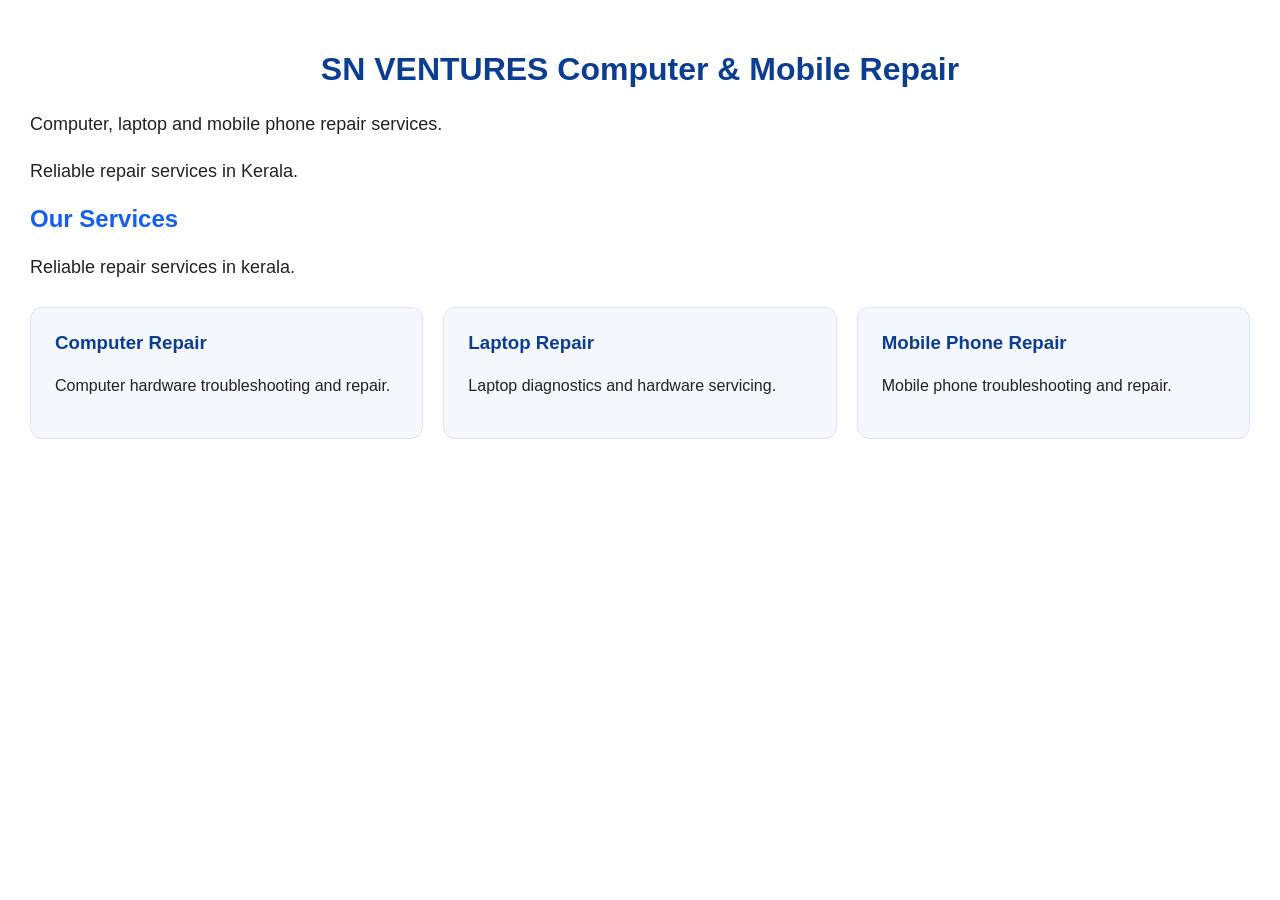
==== index.html @ f51914a8 "Build responsive SN VENTURES website" ====
<!DOCTYPE html>
<html lang="'en" >
<head>
    <meta charset="UTF-8">
    <meta name="viewport" content="width=device-width,initial-scale=1.0">
    <title>SN VENTURES | Repair Services</title>
    <link rel="stylesheet" href="style.css">

</head>
<body>
    <h1>SN VENTURES Computer & Mobile Repair</h1>
    <p>Computer, laptop and mobile phone repair services.</p>
    <p>Reliable repair services in Kerala.</p>

    <main>
        <section id=""services>
            <h2> Our Services</h2>
            <p>Reliable repair services in kerala.</p>

            <div class="service-container">
                <article class="service-card">
                    <h3>Computer Repair</h3>
                    <p>Computer hardware troubleshooting and repair.</p>
                </article>
                <article class="service-card">
                    <h3>Laptop Repair</h3>
                    <p>Laptop diagnostics and hardware servicing.</p>
                </article>
                <artcle class="service-card">
                    <h3>Mobile Phone Repair</h3>
                    <p>Mobile phone troubleshooting and repair.</p>
                </artcle>
            </div>
        </section>
    </main>
</body>

</html>
---- style.css ----
body{
    font-family:Arial, Helvetica, sans-serif;
    background-color: #ffffff;
    color: #222222;
    margin: 0;
    padding: 30px;
}
h1{
    color: #0b3d91;
    text-align: center;
}
h2{
    color: #155eef;
}
p{
    font-size: 18px;
    line-height: 1.6;
}
#services{
    max-width: 1100px;
    margin: 40px auto;
}
#services h2{
    text-align: center;
}
.service-container{
    display: grid;
    grid-template-columns: repeat(3,1fr);
    gap: 20px;
    margin-top: 25px;
}
.service-card{
    background-color: #f4f7fc;
    padding: 24px;
    border-radius: 12px;
    border: 1px solid #dbe5f5;
}
.service-card h3{
    color: #0b3d91;
    margin-top: 0;
}
.service-card p{
    font-size: 16px;
}
@media(max-width: 700px){
    .service-container{
        grid-template-columns: 1fr;
    }
    body{
        padding: 16px
    }
}
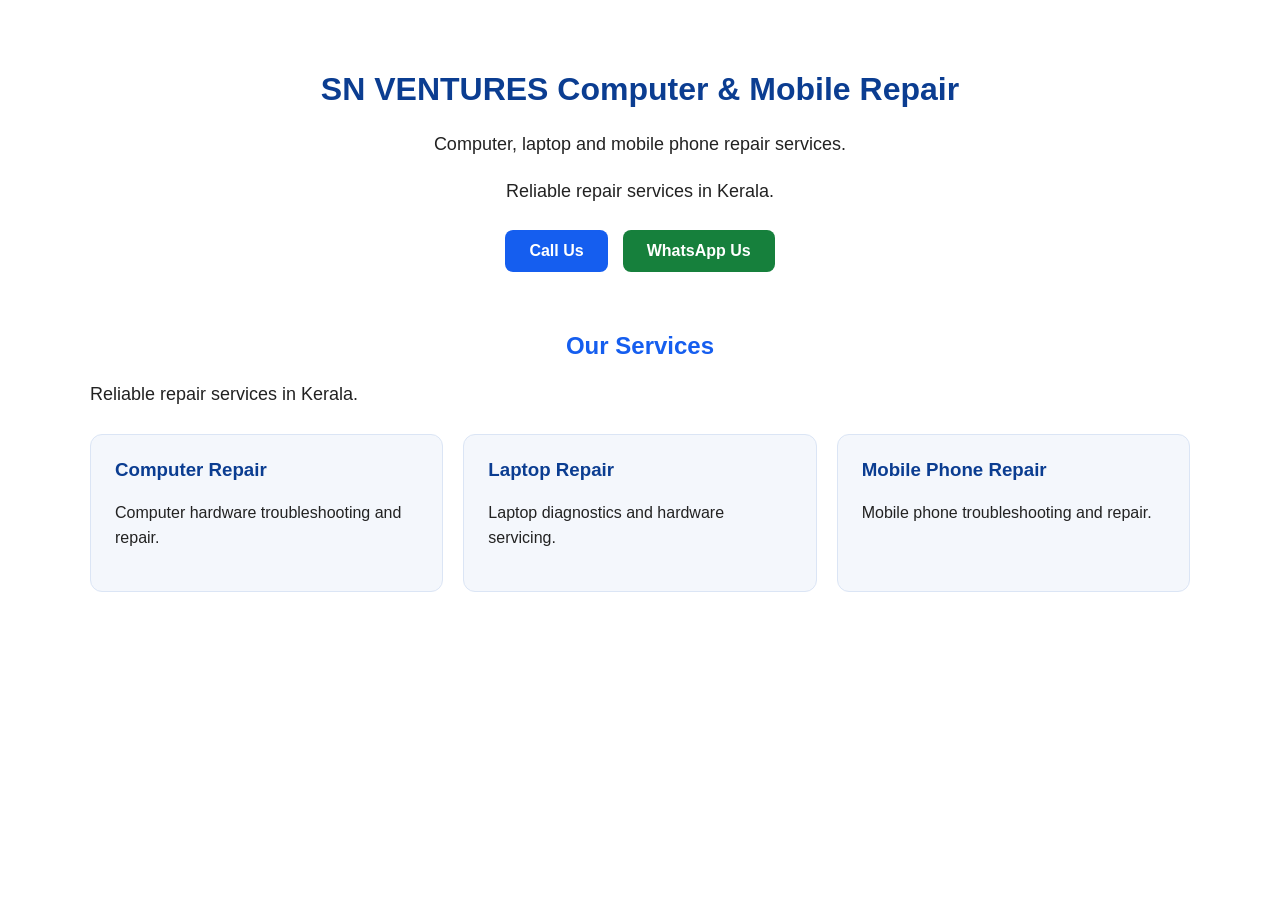
==== commit 9dddb09b: "Add phone and WhatsApp contact buttons" ====
--- a/index.html
+++ b/index.html
@@ -1,38 +1,53 @@
 <!DOCTYPE html>
-<html lang="'en" >
+<html lang="en">
 <head>
     <meta charset="UTF-8">
-    <meta name="viewport" content="width=device-width,initial-scale=1.0">
+    <meta name="viewport" content="width=device-width, initial-scale=1.0">
     <title>SN VENTURES | Repair Services</title>
     <link rel="stylesheet" href="style.css">
-
 </head>
 <body>
-    <h1>SN VENTURES Computer & Mobile Repair</h1>
-    <p>Computer, laptop and mobile phone repair services.</p>
-    <p>Reliable repair services in Kerala.</p>
+    <header>
+        <h1>SN VENTURES Computer & Mobile Repair</h1>
+        <p>Computer, laptop and mobile phone repair services.</p>
+        <p>Reliable repair services in Kerala.</p>
+
+        <div class="contact-buttons">
+            <a href="tel:9400430706" class="contact-button">
+                Call Us
+            </a>
+
+            <a href="https://wa.me/919400430706"
+               class="contact-button whatsapp-button"
+               target="_blank"
+               rel="noopener noreferrer">
+                WhatsApp Us
+            </a>
+        </div>
+    </header>
 
     <main>
-        <section id=""services>
-            <h2> Our Services</h2>
-            <p>Reliable repair services in kerala.</p>
+        <section id="services">
+            <h2>Our Services</h2>
+            <p>Reliable repair services in Kerala.</p>
 
             <div class="service-container">
                 <article class="service-card">
                     <h3>Computer Repair</h3>
                     <p>Computer hardware troubleshooting and repair.</p>
                 </article>
+
                 <article class="service-card">
                     <h3>Laptop Repair</h3>
                     <p>Laptop diagnostics and hardware servicing.</p>
                 </article>
-                <artcle class="service-card">
+
+                <article class="service-card">
                     <h3>Mobile Phone Repair</h3>
                     <p>Mobile phone troubleshooting and repair.</p>
-                </artcle>
+                </article>
             </div>
         </section>
     </main>
 </body>
-
 </html>
--- a/style.css
+++ b/style.css
@@ -49,4 +49,40 @@
     body{
         padding: 16px
     }
+}
+
+/* Header and contact buttons */
+header {
+    text-align: center;
+    padding: 20px 0;
+}
+
+.contact-buttons {
+    display: flex;
+    justify-content: center;
+    gap: 15px;
+    flex-wrap: wrap;
+    margin-top: 25px;
+}
+
+.contact-button {
+    display: inline-block;
+    background-color: #155eef;
+    color: #ffffff;
+    padding: 12px 24px;
+    text-decoration: none;
+    border-radius: 8px;
+    font-weight: bold;
+}
+
+.contact-button:hover {
+    background-color: #0b3d91;
+}
+
+.whatsapp-button {
+    background-color: #16803c;
+}
+
+.whatsapp-button:hover {
+    background-color: #11632e;
 }
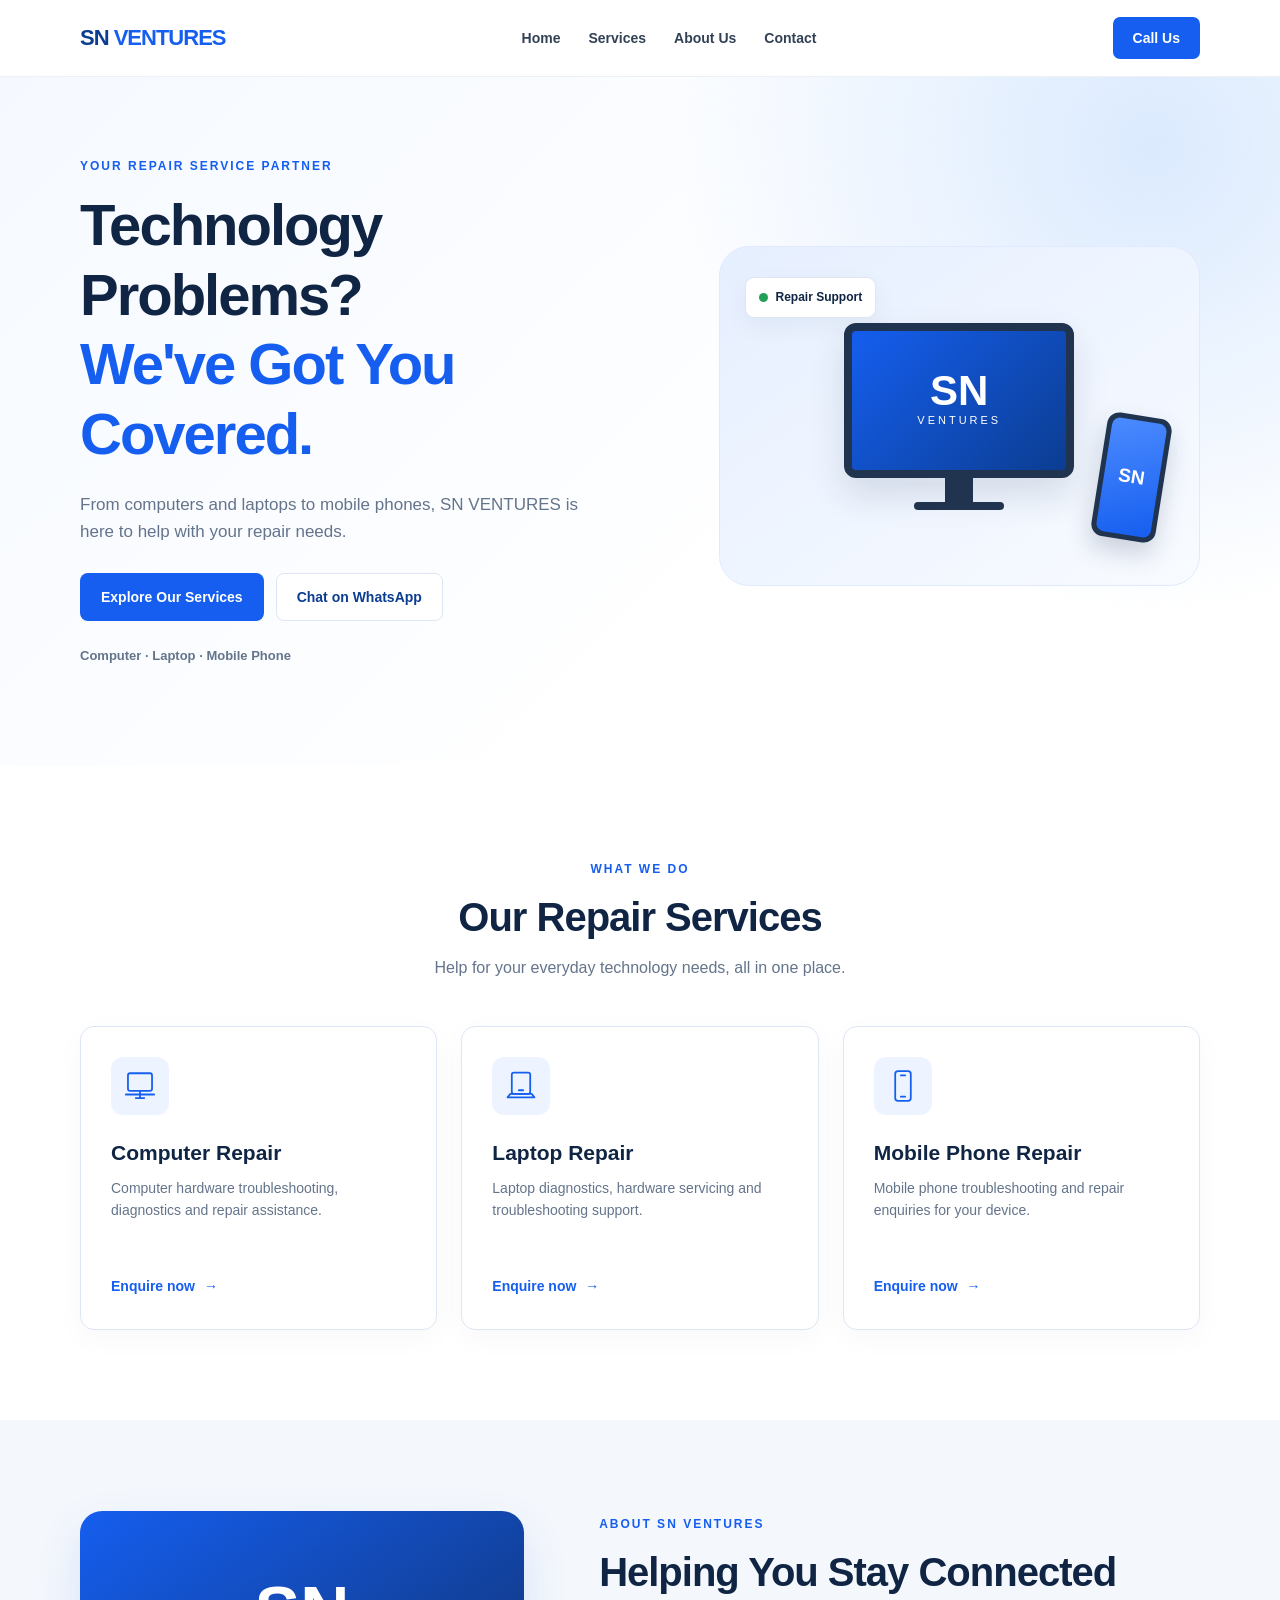
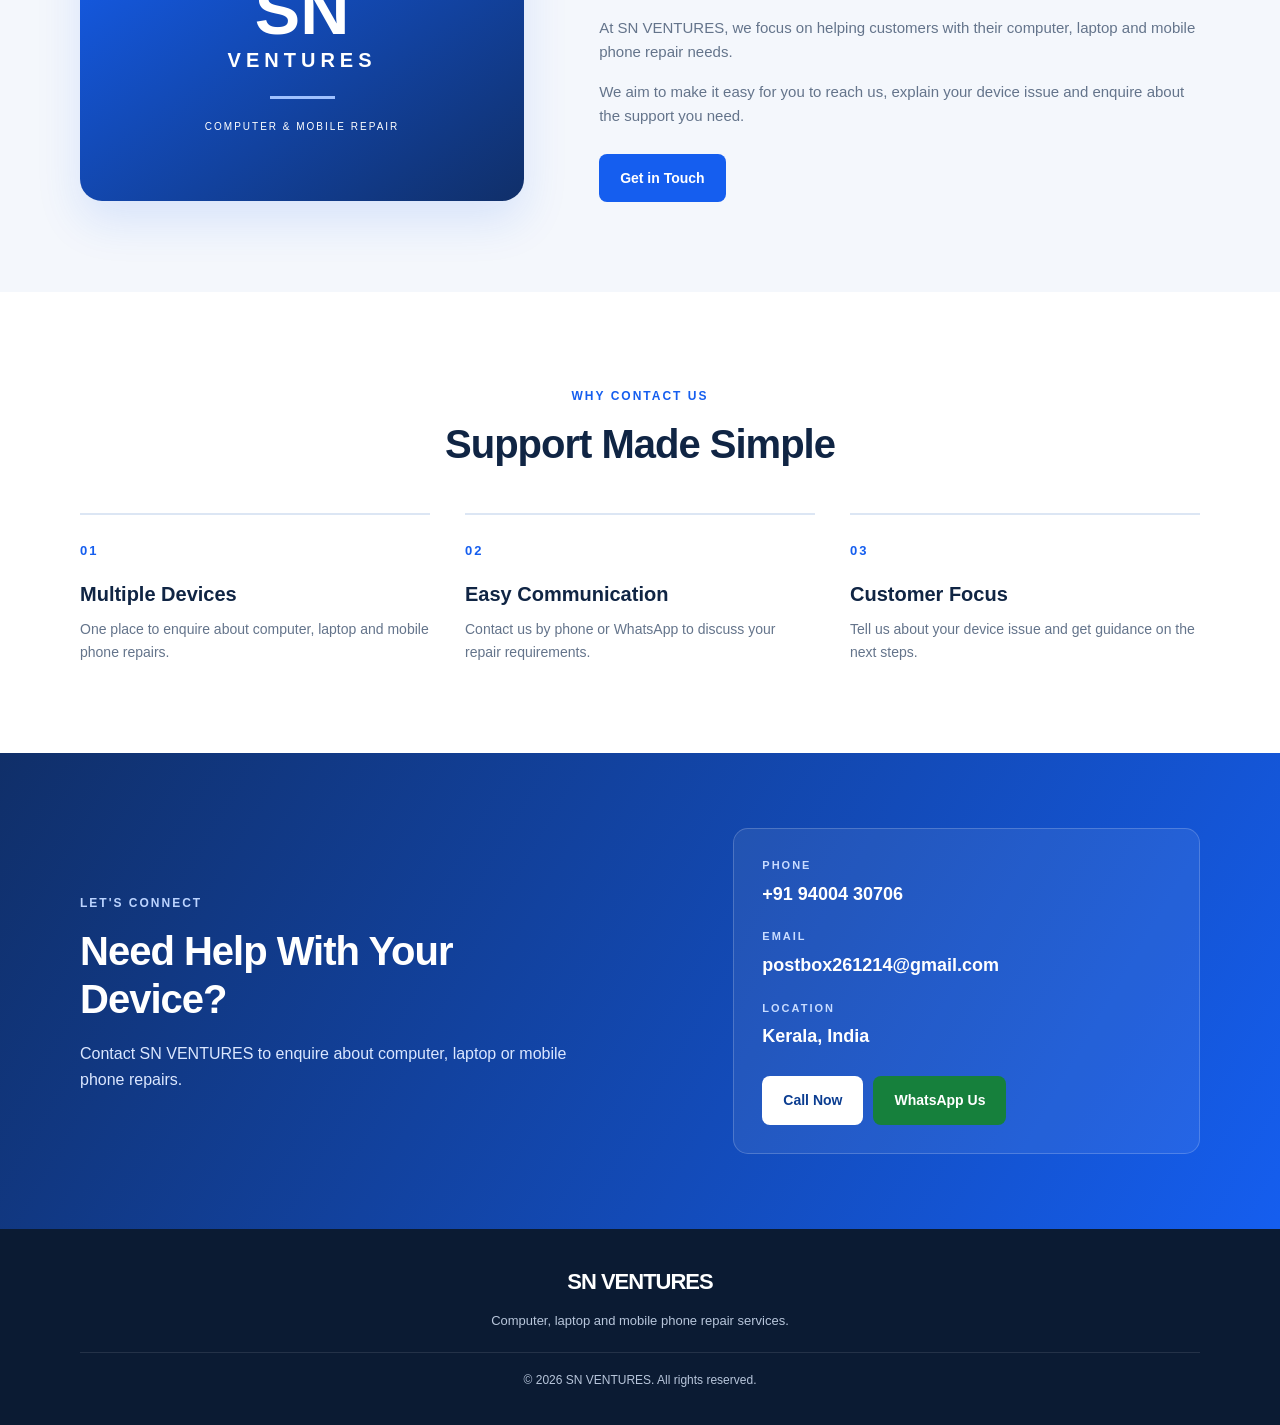
==== commit ad0704cc: "Redesign SN VENTURES website and update contact details" ====
--- a/index.html
+++ b/index.html
@@ -1,53 +1,355 @@
+
 <!DOCTYPE html>
 <html lang="en">
 <head>
     <meta charset="UTF-8">
     <meta name="viewport" content="width=device-width, initial-scale=1.0">
-    <title>SN VENTURES | Repair Services</title>
+
+    <title>SN VENTURES | Computer & Mobile Repair</title>
+
+    <meta name="description"
+          content="SN VENTURES provides computer, laptop and mobile phone repair services in Kerala. Contact us for repair enquiries.">
+
     <link rel="stylesheet" href="style.css">
 </head>
+
 <body>
-    <header>
-        <h1>SN VENTURES Computer & Mobile Repair</h1>
-        <p>Computer, laptop and mobile phone repair services.</p>
-        <p>Reliable repair services in Kerala.</p>
-
-        <div class="contact-buttons">
-            <a href="tel:9400430706" class="contact-button">
+
+    <!-- Navigation bar -->
+    <header class="site-header">
+        <nav class="navbar container">
+            <a href="#home" class="logo">
+                SN <span>VENTURES</span>
+            </a>
+
+            <div class="nav-links">
+                <a href="#home">Home</a>
+                <a href="#services">Services</a>
+                <a href="#about">About Us</a>
+                <a href="#contact">Contact</a>
+            </div>
+
+            <a href="tel:9400430706" class="nav-button">
                 Call Us
             </a>
-
-            <a href="https://wa.me/919400430706"
-               class="contact-button whatsapp-button"
-               target="_blank"
-               rel="noopener noreferrer">
-                WhatsApp Us
+        </nav>
+    </header>
+
+    <main>
+
+        <!-- Hero section -->
+        <section id="home" class="hero">
+            <div class="container hero-content">
+
+                <div class="hero-text">
+                    <span class="eyebrow">
+                        YOUR REPAIR SERVICE PARTNER
+                    </span>
+
+                    <h1>
+                        Technology Problems?
+                        <span>We've Got You Covered.</span>
+                    </h1>
+
+                    <p>
+                        From computers and laptops to mobile phones,
+                        SN VENTURES is here to help with your repair needs.
+                    </p>
+
+                    <div class="hero-buttons">
+                        <a href="#services" class="button button-primary">
+                            Explore Our Services
+                        </a>
+
+                        <a href="https://wa.me/919400430706"
+                           class="button button-outline"
+                           target="_blank"
+                           rel="noopener noreferrer">
+                            Chat on WhatsApp
+                        </a>
+                    </div>
+
+                    <p class="hero-note">
+                        Computer · Laptop · Mobile Phone
+                    </p>
+                </div>
+
+                <div class="hero-visual" aria-hidden="true">
+                    <div class="device device-computer">
+                        <div class="screen">
+                            <span>SN</span>
+                            <small>VENTURES</small>
+                        </div>
+                        <div class="monitor-stand"></div>
+                        <div class="monitor-base"></div>
+                    </div>
+
+                    <div class="device device-phone">
+                        <div class="phone-screen">
+                            <span>SN</span>
+                        </div>
+                    </div>
+
+                    <div class="floating-label">
+                        <span class="status-dot"></span>
+                        Repair Support
+                    </div>
+                </div>
+
+            </div>
+        </section>
+
+        <!-- Services section -->
+        <section id="services" class="section services-section">
+            <div class="container">
+
+                <div class="section-heading">
+                    <span class="eyebrow">WHAT WE DO</span>
+                    <h2>Our Repair Services</h2>
+                    <p>
+                        Help for your everyday technology needs,
+                        all in one place.
+                    </p>
+                </div>
+
+                <div class="service-container">
+
+                    <article class="service-card">
+                        <div class="service-icon" aria-hidden="true">
+                            <svg viewBox="0 0 48 48" fill="none">
+                                <rect x="7" y="6" width="34"
+                                      height="25" rx="3"
+                                      stroke="currentColor"
+                                      stroke-width="2.5"/>
+                                <path d="M18 41h12M24 31v10M4 36h40"
+                                      stroke="currentColor"
+                                      stroke-width="2.5"
+                                      stroke-linecap="round"/>
+                            </svg>
+                        </div>
+
+                        <h3>Computer Repair</h3>
+
+                        <p>
+                            Computer hardware troubleshooting,
+                            diagnostics and repair assistance.
+                        </p>
+
+                        <a href="#contact" class="service-link">
+                            Enquire now <span>→</span>
+                        </a>
+                    </article>
+
+                    <article class="service-card">
+                        <div class="service-icon" aria-hidden="true">
+                            <svg viewBox="0 0 48 48" fill="none">
+                                <rect x="11" y="5" width="26"
+                                      height="30" rx="3"
+                                      stroke="currentColor"
+                                      stroke-width="2.5"/>
+                                <path d="M5 40h38l-4-5H9l-4 5Z"
+                                      stroke="currentColor"
+                                      stroke-width="2.5"
+                                      stroke-linejoin="round"/>
+                                <path d="M21 30h6"
+                                      stroke="currentColor"
+                                      stroke-width="2.5"
+                                      stroke-linecap="round"/>
+                            </svg>
+                        </div>
+
+                        <h3>Laptop Repair</h3>
+
+                        <p>
+                            Laptop diagnostics, hardware servicing
+                            and troubleshooting support.
+                        </p>
+
+                        <a href="#contact" class="service-link">
+                            Enquire now <span>→</span>
+                        </a>
+                    </article>
+
+                    <article class="service-card">
+                        <div class="service-icon" aria-hidden="true">
+                            <svg viewBox="0 0 48 48" fill="none">
+                                <rect x="13" y="3" width="22"
+                                      height="42" rx="4"
+                                      stroke="currentColor"
+                                      stroke-width="2.5"/>
+                                <path d="M21 9h6M21 39h6"
+                                      stroke="currentColor"
+                                      stroke-width="2.5"
+                                      stroke-linecap="round"/>
+                            </svg>
+                        </div>
+
+                        <h3>Mobile Phone Repair</h3>
+
+                        <p>
+                            Mobile phone troubleshooting and
+                            repair enquiries for your device.
+                        </p>
+
+                        <a href="#contact" class="service-link">
+                            Enquire now <span>→</span>
+                        </a>
+                    </article>
+
+                </div>
+            </div>
+        </section>
+
+        <!-- About section -->
+        <section id="about" class="section about-section">
+            <div class="container about-content">
+
+                <div class="about-mark" aria-hidden="true">
+                    <span>SN</span>
+                    <strong>VENTURES</strong>
+                    <div class="about-line"></div>
+                    <small>COMPUTER & MOBILE REPAIR</small>
+                </div>
+
+                <div class="about-text">
+                    <span class="eyebrow">ABOUT SN VENTURES</span>
+
+                    <h2>Helping You Stay Connected</h2>
+
+                    <p>
+                        At SN VENTURES, we focus on helping customers
+                        with their computer, laptop and mobile phone
+                        repair needs.
+                    </p>
+
+                    <p>
+                        We aim to make it easy for you to reach us,
+                        explain your device issue and enquire about
+                        the support you need.
+                    </p>
+
+                    <a href="#contact" class="button button-primary">
+                        Get in Touch
+                    </a>
+                </div>
+
+            </div>
+        </section>
+
+        <!-- Why choose us section -->
+        <section class="section benefits-section">
+            <div class="container">
+
+                <div class="section-heading">
+                    <span class="eyebrow">WHY CONTACT US</span>
+                    <h2>Support Made Simple</h2>
+                </div>
+
+                <div class="benefits-grid">
+
+                    <div class="benefit">
+                        <span class="benefit-number">01</span>
+                        <h3>Multiple Devices</h3>
+                        <p>
+                            One place to enquire about computer,
+                            laptop and mobile phone repairs.
+                        </p>
+                    </div>
+
+                    <div class="benefit">
+                        <span class="benefit-number">02</span>
+                        <h3>Easy Communication</h3>
+                        <p>
+                            Contact us by phone or WhatsApp
+                            to discuss your repair requirements.
+                        </p>
+                    </div>
+
+                    <div class="benefit">
+                        <span class="benefit-number">03</span>
+                        <h3>Customer Focus</h3>
+                        <p>
+                            Tell us about your device issue
+                            and get guidance on the next steps.
+                        </p>
+                    </div>
+
+                </div>
+            </div>
+        </section>
+
+        <!-- Contact section -->
+        <section id="contact" class="contact-section">
+            <div class="container contact-content">
+
+                <div class="contact-text">
+                    <span class="eyebrow">LET'S CONNECT</span>
+
+                    <h2>Need Help With Your Device?</h2>
+
+                    <p>
+                        Contact SN VENTURES to enquire about
+                        computer, laptop or mobile phone repairs.
+                    </p>
+                </div>
+
+                <div class="contact-details">
+                    <div class="contact-item">
+                        <span class="contact-label">PHONE</span>
+                        <a href="tel:9400430706">
+                            +91 94004 30706
+                        </a>
+                    </div>
+                    <div class="contact-item">
+                            <span class="contact-label">EMAIL</span>
+                            <a href="mailto:postbox261214@gmail.com">
+                                postbox261214@gmail.com
+                            </a>
+                        </div>
+
+                    <div class="contact-item">
+                        <span class="contact-label">LOCATION</span>
+                        <p>Kerala, India</p>
+                    </div>
+
+                    <div class="contact-actions">
+                        <a href="tel:9400430706"
+                           class="button button-light">
+                            Call Now
+                        </a>
+
+                        <a href="https://wa.me/919400430706"
+                           class="button button-whatsapp"
+                           target="_blank"
+                           rel="noopener noreferrer">
+                            WhatsApp Us
+                        </a>
+
+                    </div>
+
+                </div>
+
+            </div>
+        </section>
+
+    </main>
+
+    <!-- Footer -->
+    <footer class="site-footer">
+        <div class="container footer-content">
+            <a href="#home" class="footer-logo">
+                SN VENTURES
             </a>
+
+            <p>
+                Computer, laptop and mobile phone repair services.
+            </p>
+
+            <p class="copyright">
+                © 2026 SN VENTURES. All rights reserved.
+            </p>
         </div>
-    </header>
-
-    <main>
-        <section id="services">
-            <h2>Our Services</h2>
-            <p>Reliable repair services in Kerala.</p>
-
-            <div class="service-container">
-                <article class="service-card">
-                    <h3>Computer Repair</h3>
-                    <p>Computer hardware troubleshooting and repair.</p>
-                </article>
-
-                <article class="service-card">
-                    <h3>Laptop Repair</h3>
-                    <p>Laptop diagnostics and hardware servicing.</p>
-                </article>
-
-                <article class="service-card">
-                    <h3>Mobile Phone Repair</h3>
-                    <p>Mobile phone troubleshooting and repair.</p>
-                </article>
-            </div>
-        </section>
-    </main>
+    </footer>
+
 </body>
-</html>+</html>
--- a/style.css
+++ b/style.css
@@ -1,88 +1,822 @@
-body{
-    font-family:Arial, Helvetica, sans-serif;
-    background-color: #ffffff;
-    color: #222222;
+
+/* =========================
+   1. Global styles
+========================= */
+
+:root {
+    --primary: #155eef;
+    --primary-dark: #0b3d91;
+    --navy: #102544;
+    --text: #334155;
+    --muted: #64748b;
+    --white: #ffffff;
+    --light-bg: #f4f7fc;
+    --border: #dce6f4;
+    --green: #16803c;
+}
+
+* {
+    box-sizing: border-box;
+}
+
+html {
+    scroll-behavior: smooth;
+    scroll-padding-top: 90px;
+}
+
+body {
     margin: 0;
+    font-family: Arial, Helvetica, sans-serif;
+    color: var(--text);
+    background-color: var(--white);
+    line-height: 1.6;
+}
+
+a {
+    color: inherit;
+}
+
+.container {
+    width: min(1120px, 90%);
+    margin: 0 auto;
+}
+
+.section {
+    padding: 90px 0;
+}
+
+h1,
+h2,
+h3,
+p {
+    margin-top: 0;
+}
+
+h1,
+h2,
+h3 {
+    color: var(--navy);
+    line-height: 1.2;
+}
+
+h2 {
+    font-size: clamp(28px, 4vw, 40px);
+    letter-spacing: -1px;
+}
+
+p {
+    color: var(--muted);
+}
+
+.eyebrow {
+    display: inline-block;
+    margin-bottom: 14px;
+    color: var(--primary);
+    font-size: 12px;
+    font-weight: 800;
+    letter-spacing: 2px;
+}
+
+
+/* =========================
+   2. Navigation
+========================= */
+
+.site-header {
+    position: sticky;
+    top: 0;
+    z-index: 10;
+    background-color: var(--white);
+    border-bottom: 1px solid #edf1f7;
+}
+
+.navbar {
+    min-height: 76px;
+    display: flex;
+    align-items: center;
+    justify-content: space-between;
+    gap: 24px;
+}
+
+.logo,
+.footer-logo {
+    color: var(--primary-dark);
+    font-size: 22px;
+    font-weight: 900;
+    text-decoration: none;
+    letter-spacing: -1px;
+}
+
+.logo span {
+    color: var(--primary);
+}
+
+.nav-links {
+    display: flex;
+    align-items: center;
+    gap: 28px;
+}
+
+.nav-links a {
+    color: var(--text);
+    font-size: 14px;
+    font-weight: 600;
+    text-decoration: none;
+    transition: color 0.2s ease;
+}
+
+.nav-links a:hover {
+    color: var(--primary);
+}
+
+.nav-button {
+    padding: 10px 20px;
+    color: var(--white);
+    background-color: var(--primary);
+    border-radius: 7px;
+    text-decoration: none;
+    font-size: 14px;
+    font-weight: 700;
+}
+
+
+/* =========================
+   3. Buttons
+========================= */
+
+.button {
+    display: inline-flex;
+    min-height: 46px;
+    align-items: center;
+    justify-content: center;
+    padding: 12px 20px;
+    border: 1px solid transparent;
+    border-radius: 8px;
+    text-align: center;
+    text-decoration: none;
+    font-size: 14px;
+    font-weight: 700;
+    transition:
+        background-color 0.2s ease,
+        transform 0.2s ease;
+}
+
+.button:hover {
+    transform: translateY(-2px);
+}
+
+.button-primary {
+    color: var(--white);
+    background-color: var(--primary);
+}
+
+.button-primary:hover {
+    background-color: var(--primary-dark);
+}
+
+.button-outline {
+    color: var(--primary-dark);
+    background-color: var(--white);
+    border-color: var(--border);
+}
+
+.button-outline:hover {
+    background-color: #edf4ff;
+}
+
+.button-light {
+    color: var(--primary-dark);
+    background-color: var(--white);
+}
+
+.button-whatsapp {
+    color: var(--white);
+    background-color: var(--green);
+}
+
+.button-whatsapp:hover {
+    background-color: #11632e;
+}
+
+
+/* =========================
+   4. Hero section
+========================= */
+
+.hero {
+    overflow: hidden;
+    padding: 75px 0 85px;
+    background:
+        radial-gradient(
+            circle at 90% 10%,
+            #dbeafe 0,
+            transparent 36%
+        ),
+        linear-gradient(135deg, #f5f9ff, #ffffff 65%);
+}
+
+.hero-content {
+    display: grid;
+    grid-template-columns: 1.1fr 0.9fr;
+    align-items: center;
+    gap: 50px;
+}
+
+.hero-text h1 {
+    max-width: 620px;
+    margin-bottom: 22px;
+    font-size: clamp(38px, 5vw, 58px);
+    letter-spacing: -2px;
+}
+
+.hero-text h1 span {
+    display: block;
+    color: var(--primary);
+}
+
+.hero-text > p {
+    max-width: 520px;
+    font-size: 17px;
+}
+
+.hero-buttons {
+    display: flex;
+    flex-wrap: wrap;
+    gap: 12px;
+    margin-top: 28px;
+}
+
+.hero-text .hero-note {
+    margin-top: 25px;
+    font-size: 13px;
+    font-weight: 600;
+}
+
+
+/* Decorative computer and phone illustration */
+
+.hero-visual {
+    position: relative;
+    min-height: 340px;
+    display: flex;
+    align-items: center;
+    justify-content: center;
+    background: linear-gradient(145deg, #e6efff, #f8fbff);
+    border: 1px solid #e0eaff;
+    border-radius: 30px;
+}
+
+.device-computer {
+    position: relative;
+    width: 230px;
+    text-align: center;
+}
+
+.screen {
+    height: 155px;
+    display: flex;
+    flex-direction: column;
+    align-items: center;
+    justify-content: center;
+    color: var(--white);
+    background: linear-gradient(135deg, #155eef, #0b3d91);
+    border: 8px solid #20344f;
+    border-radius: 12px;
+    box-shadow: 0 18px 35px #10254420;
+}
+
+.screen span {
+    font-size: 42px;
+    font-weight: 900;
+    line-height: 1;
+}
+
+.screen small {
+    font-size: 11px;
+    letter-spacing: 3px;
+}
+
+.monitor-stand {
+    width: 28px;
+    height: 24px;
+    margin: 0 auto;
+    background: #20344f;
+}
+
+.monitor-base {
+    width: 90px;
+    height: 8px;
+    margin: 0 auto;
+    background: #20344f;
+    border-radius: 5px;
+}
+
+.device-phone {
+    position: absolute;
+    right: 35px;
+    bottom: 45px;
+    width: 65px;
+    height: 125px;
+    padding: 5px;
+    background: #20344f;
+    border-radius: 12px;
+    transform: rotate(9deg);
+    box-shadow: 0 12px 25px #10254430;
+}
+
+.phone-screen {
+    height: 100%;
+    display: flex;
+    align-items: center;
+    justify-content: center;
+    color: var(--white);
+    background: linear-gradient(160deg, #4c8bff, #155eef);
+    border-radius: 8px;
+    font-size: 19px;
+    font-weight: 900;
+}
+
+.floating-label {
+    position: absolute;
+    top: 30px;
+    left: 25px;
+    display: flex;
+    align-items: center;
+    gap: 8px;
+    padding: 10px 13px;
+    color: var(--navy);
+    background-color: var(--white);
+    border: 1px solid var(--border);
+    border-radius: 9px;
+    box-shadow: 0 8px 25px #1025440d;
+    font-size: 12px;
+    font-weight: 700;
+}
+
+.status-dot {
+    width: 9px;
+    height: 9px;
+    background-color: #22a05a;
+    border-radius: 50%;
+}
+
+
+/* =========================
+   5. Services
+========================= */
+
+.services-section {
+    background-color: var(--white);
+}
+
+.section-heading {
+    max-width: 620px;
+    margin: 0 auto 45px;
+    text-align: center;
+}
+
+.section-heading h2 {
+    margin-bottom: 14px;
+}
+
+.section-heading p {
+    margin-bottom: 0;
+    font-size: 16px;
+}
+
+.service-container {
+    display: grid;
+    grid-template-columns: repeat(3, minmax(0, 1fr));
+    gap: 24px;
+}
+
+.service-card {
     padding: 30px;
-}
-h1{
-    color: #0b3d91;
+    background-color: var(--white);
+    border: 1px solid var(--border);
+    border-radius: 14px;
+    box-shadow: 0 8px 30px #10254408;
+    transition:
+        transform 0.2s ease,
+        box-shadow 0.2s ease;
+}
+
+.service-card:hover {
+    transform: translateY(-5px);
+    box-shadow: 0 15px 35px #10254412;
+}
+
+.service-icon {
+    width: 58px;
+    height: 58px;
+    display: flex;
+    align-items: center;
+    justify-content: center;
+    margin-bottom: 25px;
+    color: var(--primary);
+    background-color: #edf4ff;
+    border-radius: 12px;
+}
+
+.service-icon svg {
+    width: 34px;
+    height: 34px;
+}
+
+.service-card h3 {
+    margin-bottom: 12px;
+    font-size: 21px;
+}
+
+.service-card p {
+    min-height: 76px;
+    margin-bottom: 20px;
+    font-size: 14px;
+}
+
+.service-link {
+    color: var(--primary);
+    text-decoration: none;
+    font-size: 14px;
+    font-weight: 800;
+}
+
+.service-link span {
+    margin-left: 5px;
+}
+
+
+/* =========================
+   6. About section
+========================= */
+
+.about-section {
+    background-color: var(--light-bg);
+}
+
+.about-content {
+    display: grid;
+    grid-template-columns: 0.85fr 1.15fr;
+    align-items: center;
+    gap: 75px;
+}
+
+.about-mark {
+    min-height: 290px;
+    display: flex;
+    flex-direction: column;
+    align-items: center;
+    justify-content: center;
+    color: var(--white);
+    background: linear-gradient(145deg, #155eef, #102f69);
+    border-radius: 22px;
+    box-shadow: 0 20px 45px #155eef20;
+}
+
+.about-mark span {
+    font-size: 68px;
+    font-weight: 900;
+    line-height: 1;
+}
+
+.about-mark strong {
+    font-size: 20px;
+    letter-spacing: 5px;
+}
+
+.about-line {
+    width: 65px;
+    height: 3px;
+    margin: 20px 0;
+    background-color: #9fc1ff;
+}
+
+.about-mark small {
+    font-size: 10px;
+    letter-spacing: 2px;
+}
+
+.about-text h2 {
+    margin-bottom: 20px;
+}
+
+.about-text p {
+    margin-bottom: 16px;
+    font-size: 15px;
+}
+
+.about-text .button {
+    margin-top: 10px;
+}
+
+
+/* =========================
+   7. Benefits
+========================= */
+
+.benefits-section {
+    background-color: var(--white);
+}
+
+.benefits-grid {
+    display: grid;
+    grid-template-columns: repeat(3, minmax(0, 1fr));
+    gap: 35px;
+}
+
+.benefit {
+    padding-top: 22px;
+    border-top: 2px solid var(--border);
+}
+
+.benefit-number {
+    display: inline-block;
+    margin-bottom: 20px;
+    color: var(--primary);
+    font-size: 13px;
+    font-weight: 900;
+    letter-spacing: 2px;
+}
+
+.benefit h3 {
+    margin-bottom: 12px;
+    font-size: 20px;
+}
+
+.benefit p {
+    margin-bottom: 0;
+    font-size: 14px;
+}
+
+
+/* =========================
+   8. Contact section
+========================= */
+
+.contact-section {
+    padding: 75px 0;
+    color: var(--white);
+    background: linear-gradient(120deg, #102f69, #155eef);
+}
+
+.contact-content {
+    display: grid;
+    grid-template-columns: 1fr 0.8fr;
+    align-items: center;
+    gap: 70px;
+}
+
+.contact-text .eyebrow {
+    color: #bcd4ff;
+}
+
+.contact-text h2 {
+    max-width: 500px;
+    margin-bottom: 18px;
+    color: var(--white);
+}
+
+.contact-text p {
+    max-width: 490px;
+    margin-bottom: 0;
+    color: #dbe7ff;
+}
+
+.contact-details {
+    padding: 28px;
+    background-color: #ffffff12;
+    border: 1px solid #ffffff30;
+    border-radius: 15px;
+}
+
+.contact-label {
+    display: block;
+    margin-bottom: 5px;
+    color: #c9dcff;
+    font-size: 11px;
+    font-weight: 800;
+    letter-spacing: 2px;
+}
+
+.contact-item {
+    margin-bottom: 20px;
+}
+
+.contact-item a,
+.contact-item p {
+    margin-bottom: 0;
+    color: var(--white);
+    font-size: 18px;
+    font-weight: 700;
+    text-decoration: none;
+}
+
+.contact-actions {
+    display: flex;
+    flex-wrap: wrap;
+    gap: 10px;
+    margin-top: 25px;
+}
+
+
+/* =========================
+   9. Footer
+========================= */
+
+.site-footer {
+    padding: 35px 0;
+    background-color: #0b1b33;
+}
+
+.footer-content {
     text-align: center;
 }
-h2{
-    color: #155eef;
-}
-p{
-    font-size: 18px;
-    line-height: 1.6;
-}
-#services{
-    max-width: 1100px;
-    margin: 40px auto;
-}
-#services h2{
-    text-align: center;
-}
-.service-container{
-    display: grid;
-    grid-template-columns: repeat(3,1fr);
-    gap: 20px;
-    margin-top: 25px;
-}
-.service-card{
-    background-color: #f4f7fc;
-    padding: 24px;
-    border-radius: 12px;
-    border: 1px solid #dbe5f5;
-}
-.service-card h3{
-    color: #0b3d91;
-    margin-top: 0;
-}
-.service-card p{
-    font-size: 16px;
-}
-@media(max-width: 700px){
-    .service-container{
+
+.footer-logo {
+    color: var(--white);
+}
+
+.footer-content p {
+    margin: 12px 0 0;
+    color: #b8c6db;
+    font-size: 13px;
+}
+
+.footer-content .copyright {
+    margin-top: 20px;
+    padding-top: 18px;
+    border-top: 1px solid #ffffff1a;
+    font-size: 12px;
+}
+
+
+/* =========================
+   10. Tablet and mobile
+========================= */
+
+@media (max-width: 900px) {
+    .nav-links {
+        gap: 15px;
+    }
+
+    .hero-content {
+        grid-template-columns: 1fr 0.85fr;
+        gap: 25px;
+    }
+
+    .device-computer {
+        width: 190px;
+    }
+
+    .screen {
+        height: 135px;
+    }
+
+    .device-phone {
+        right: 15px;
+    }
+
+    .service-card {
+        padding: 23px;
+    }
+
+    .about-content {
+        gap: 40px;
+    }
+
+    .contact-content {
+        gap: 35px;
+    }
+}
+
+@media (max-width: 700px) {
+    .container {
+        width: 90%;
+    }
+
+    .section {
+        padding: 65px 0;
+    }
+
+    .navbar {
+        min-height: auto;
+        padding-top: 16px;
+        padding-bottom: 16px;
+        flex-wrap: wrap;
+        gap: 14px;
+    }
+
+    .logo {
+        font-size: 20px;
+    }
+
+    .nav-button {
+        padding: 8px 14px;
+    }
+
+    .nav-links {
+        order: 3;
+        width: 100%;
+        justify-content: space-between;
+        gap: 10px;
+    }
+
+    .nav-links a {
+        font-size: 12px;
+    }
+
+    .hero {
+        padding: 55px 0;
+    }
+
+    .hero-content {
         grid-template-columns: 1fr;
-    }
-    body{
-        padding: 16px
-    }
-}
-
-/* Header and contact buttons */
-header {
-    text-align: center;
-    padding: 20px 0;
-}
-
-.contact-buttons {
-    display: flex;
-    justify-content: center;
-    gap: 15px;
-    flex-wrap: wrap;
-    margin-top: 25px;
-}
-
-.contact-button {
-    display: inline-block;
-    background-color: #155eef;
-    color: #ffffff;
-    padding: 12px 24px;
-    text-decoration: none;
-    border-radius: 8px;
-    font-weight: bold;
-}
-
-.contact-button:hover {
-    background-color: #0b3d91;
-}
-
-.whatsapp-button {
-    background-color: #16803c;
-}
-
-.whatsapp-button:hover {
-    background-color: #11632e;
-}+        gap: 40px;
+    }
+
+    .hero-text h1 {
+        font-size: clamp(36px, 10vw, 48px);
+        letter-spacing: -1.5px;
+    }
+
+    .hero-text > p {
+        font-size: 15px;
+    }
+
+    .hero-visual {
+        min-height: 300px;
+    }
+
+    .service-container,
+    .benefits-grid {
+        grid-template-columns: 1fr;
+    }
+
+    .service-card {
+        padding: 25px;
+    }
+
+    .service-card p {
+        min-height: auto;
+    }
+
+    .about-content,
+    .contact-content {
+        grid-template-columns: 1fr;
+        gap: 35px;
+    }
+
+    .about-mark {
+        min-height: 230px;
+    }
+
+    .contact-section {
+        padding: 60px 0;
+    }
+
+    .contact-details {
+        padding: 23px;
+    }
+
+    .contact-actions .button {
+        flex: 1;
+    }
+}
+
+@media (max-width: 380px) {
+    .nav-links {
+        gap: 8px;
+    }
+
+    .nav-links a {
+        font-size: 11px;
+    }
+
+    .hero-buttons {
+        flex-direction: column;
+    }
+
+    .hero-buttons .button {
+        width: 100%;
+    }
+
+    .hero-visual {
+        min-height: 260px;
+    }
+
+    .device-computer {
+        width: 175px;
+    }
+
+    .device-phone {
+        right: 10px;
+        bottom: 30px;
+        width: 52px;
+        height: 105px;
+    }
+
+    .floating-label {
+        top: 15px;
+        left: 12px;
+    }
+}
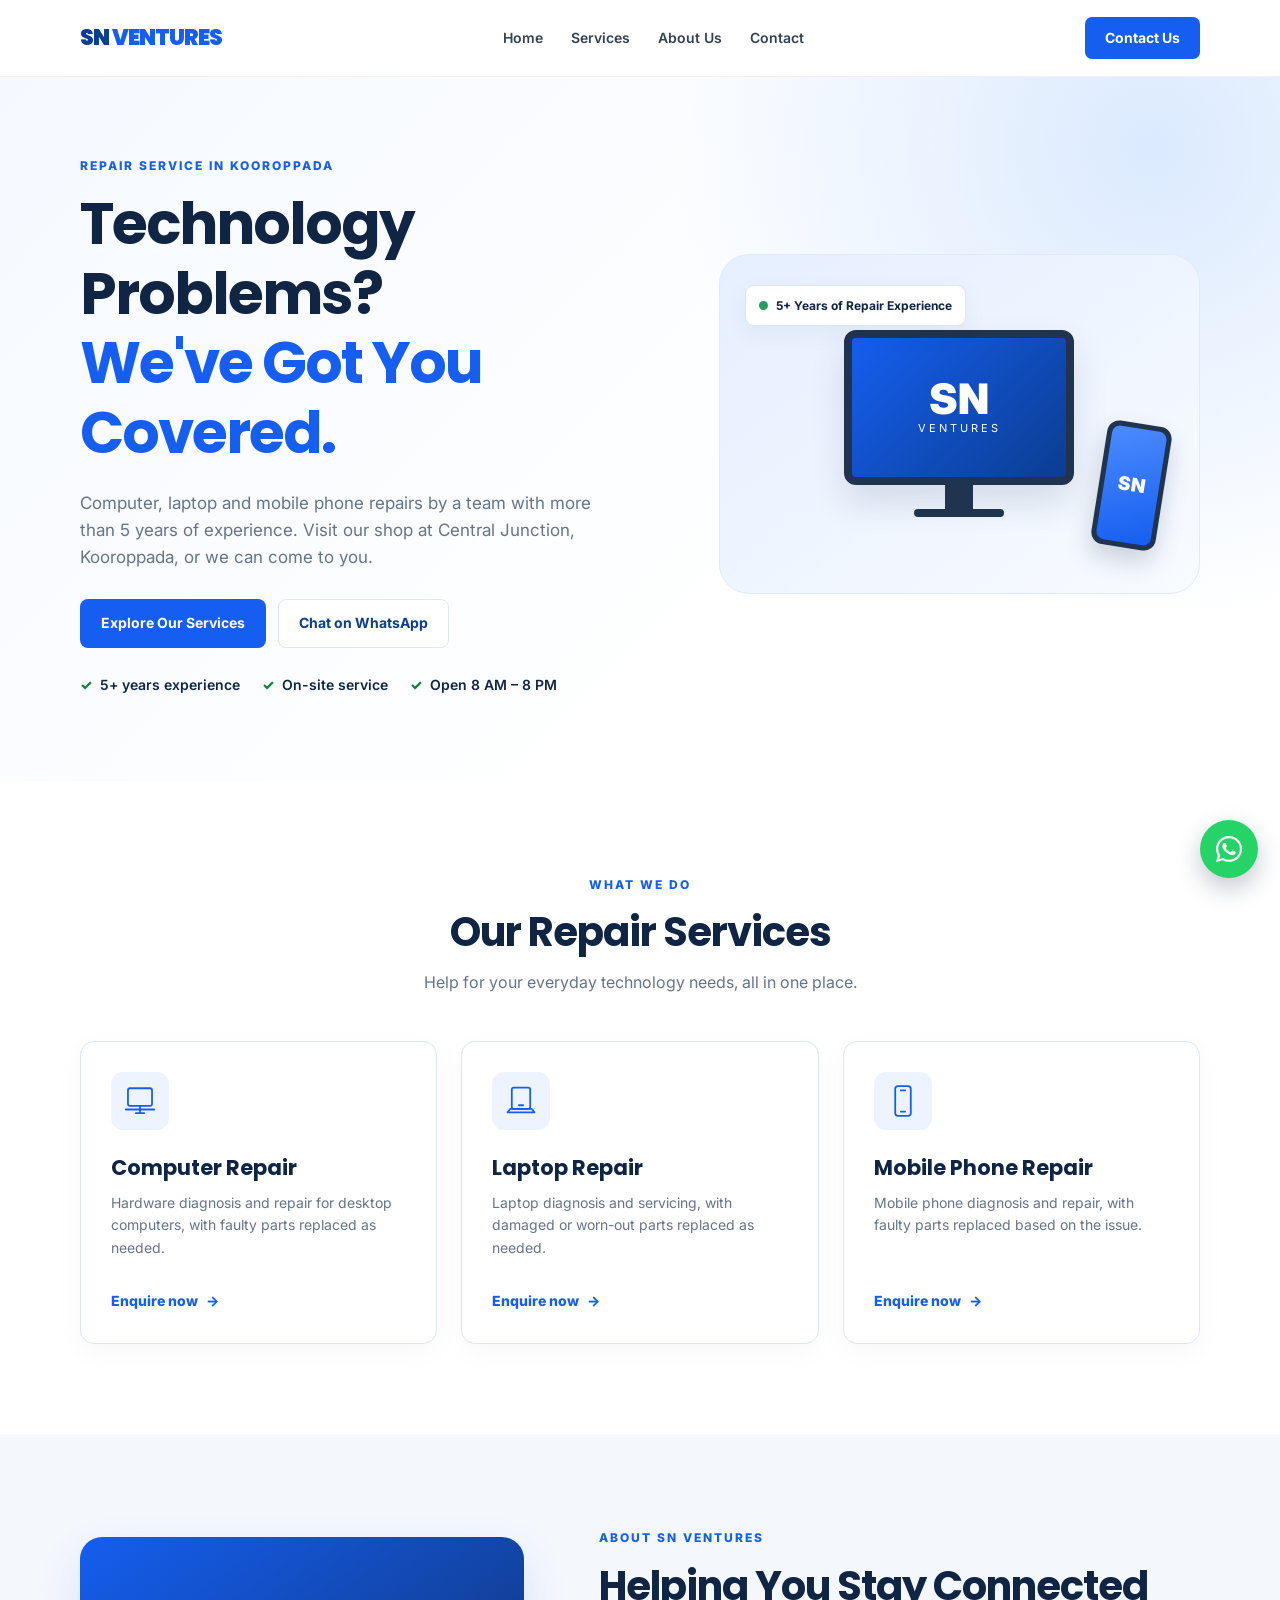
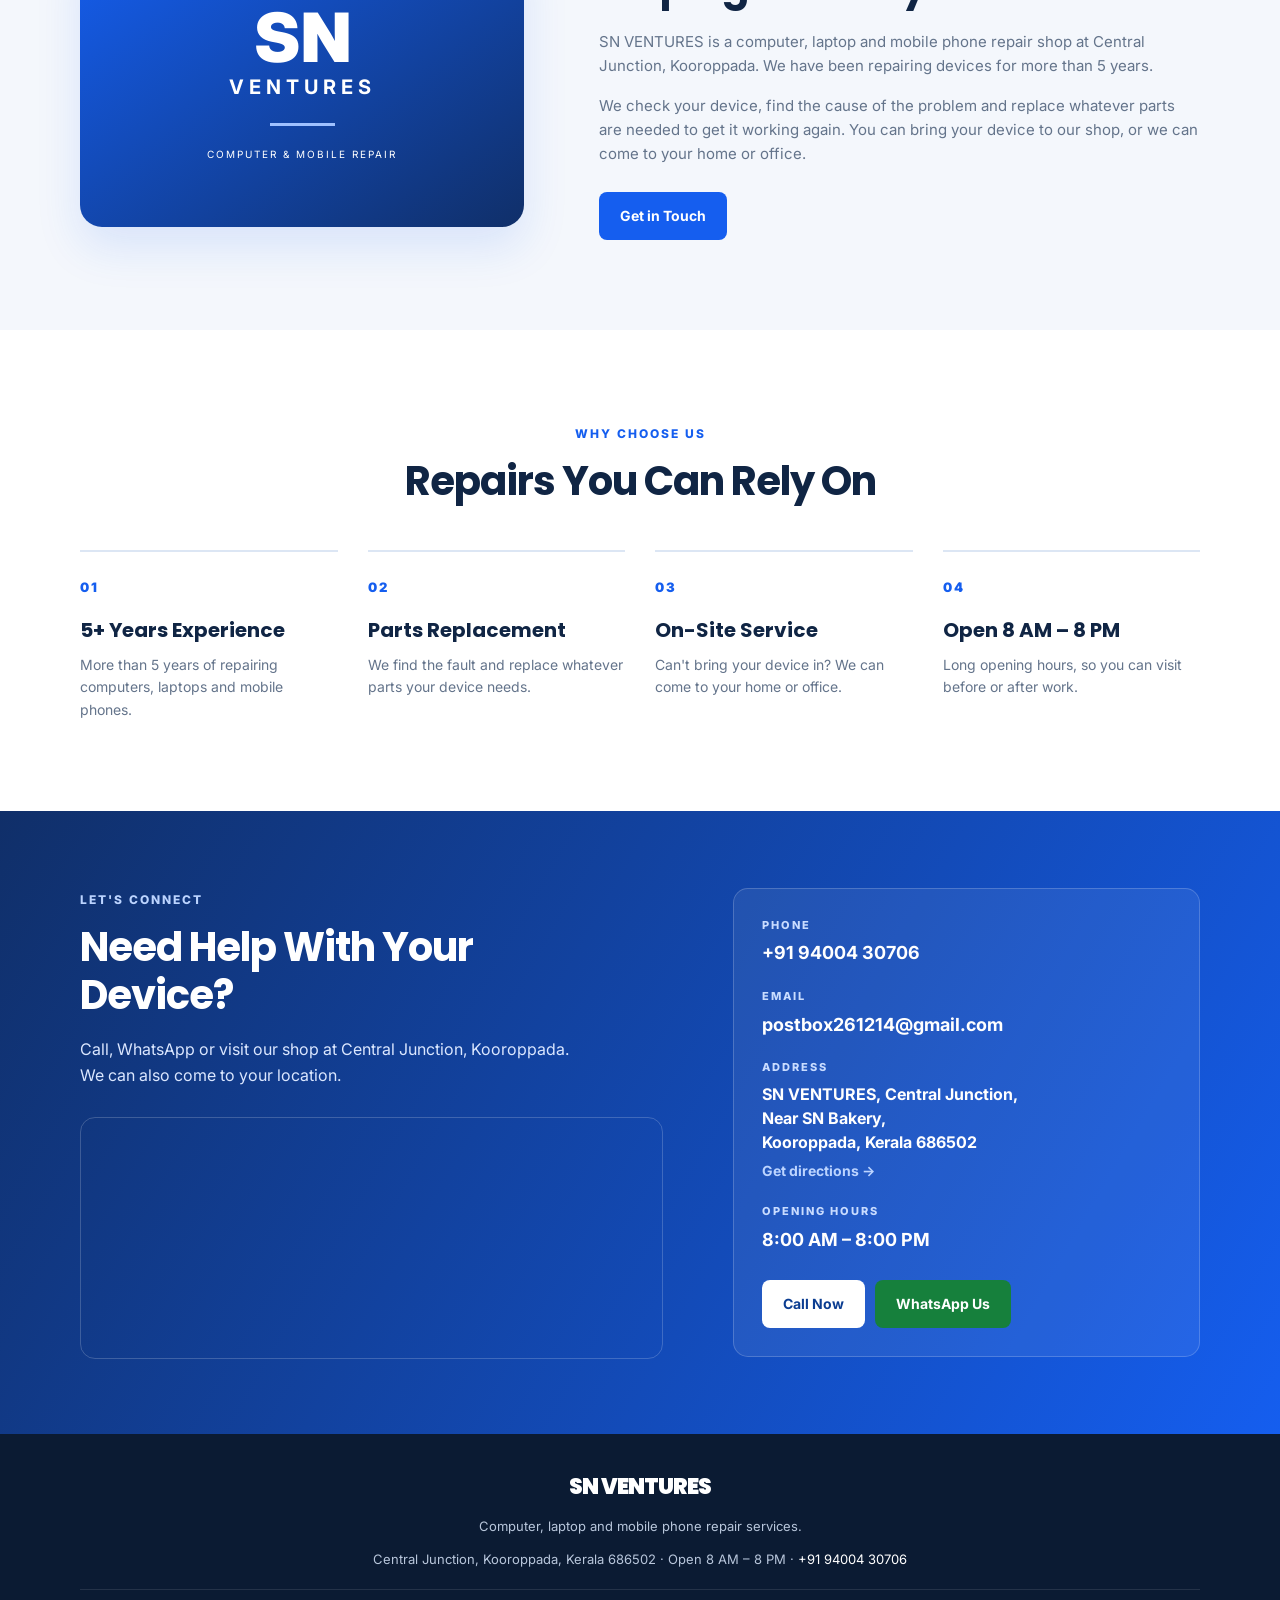
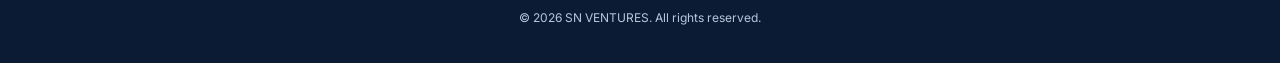
==== commit 5dc052fe: "Map added" ====
--- a/index.html
+++ b/index.html
@@ -5,12 +5,47 @@
     <meta charset="UTF-8">
     <meta name="viewport" content="width=device-width, initial-scale=1.0">
 
-    <title>SN VENTURES | Computer & Mobile Repair</title>
+    <title>SN VENTURES | Computer, Laptop & Mobile Repair in Kooroppada</title>
 
     <meta name="description"
-          content="SN VENTURES provides computer, laptop and mobile phone repair services in Kerala. Contact us for repair enquiries.">
+          content="Computer, laptop and mobile phone repair at Central Junction, Kooroppada, Kottayam. 5+ years of experience, parts replacement and on-site service. Open 8 AM to 8 PM.">
+
+    <!-- Link preview when shared on WhatsApp, Facebook, etc. -->
+    <meta property="og:type" content="website">
+    <meta property="og:title" content="SN VENTURES | Computer & Mobile Repair">
+    <meta property="og:description"
+          content="Computer, laptop and mobile phone repair at Central Junction, Kooroppada. 5+ years of experience. Call or WhatsApp +91 94004 30706.">
+    <meta name="theme-color" content="#155eef">
+
+    <link rel="icon" href="favicon.svg" type="image/svg+xml">
+
+    <link rel="preconnect" href="https://fonts.googleapis.com">
+    <link rel="preconnect" href="https://fonts.gstatic.com" crossorigin>
+    <link rel="stylesheet"
+          href="https://fonts.googleapis.com/css2?family=Inter:wght@400;500;600;700&family=Poppins:wght@600;700;800&display=swap">
 
     <link rel="stylesheet" href="style.css">
+
+    <!-- Business details for Google search results -->
+    <script type="application/ld+json">
+    {
+        "@context": "https://schema.org",
+        "@type": "LocalBusiness",
+        "name": "SN VENTURES",
+        "description": "Computer, laptop and mobile phone repair with parts replacement and on-site service.",
+        "telephone": "+91-9400430706",
+        "email": "postbox261214@gmail.com",
+        "address": {
+            "@type": "PostalAddress",
+            "streetAddress": "Central Junction, Near SN Bakery",
+            "addressLocality": "Kooroppada",
+            "addressRegion": "Kerala",
+            "postalCode": "686502",
+            "addressCountry": "IN"
+        },
+        "areaServed": "Kooroppada, Kottayam"
+    }
+    </script>
 </head>
 
 <body>
@@ -29,8 +64,8 @@
                 <a href="#contact">Contact</a>
             </div>
 
-            <a href="tel:9400430706" class="nav-button">
-                Call Us
+            <a href="#contact" class="nav-button">
+                Contact Us
             </a>
         </nav>
     </header>
@@ -43,7 +78,7 @@
 
                 <div class="hero-text">
                     <span class="eyebrow">
-                        YOUR REPAIR SERVICE PARTNER
+                        REPAIR SERVICE IN KOOROPPADA
                     </span>
 
                     <h1>
@@ -52,8 +87,9 @@
                     </h1>
 
                     <p>
-                        From computers and laptops to mobile phones,
-                        SN VENTURES is here to help with your repair needs.
+                        Computer, laptop and mobile phone repairs by a team
+                        with more than 5 years of experience. Visit our shop
+                        at Central Junction, Kooroppada, or we can come to you.
                     </p>
 
                     <div class="hero-buttons">
@@ -69,9 +105,11 @@
                         </a>
                     </div>
 
-                    <p class="hero-note">
-                        Computer · Laptop · Mobile Phone
-                    </p>
+                    <ul class="hero-highlights">
+                        <li>5+ years experience</li>
+                        <li>On-site service</li>
+                        <li>Open 8 AM – 8 PM</li>
+                    </ul>
                 </div>
 
                 <div class="hero-visual" aria-hidden="true">
@@ -92,7 +130,7 @@
 
                     <div class="floating-label">
                         <span class="status-dot"></span>
-                        Repair Support
+                        5+ Years of Repair Experience
                     </div>
                 </div>
 
@@ -131,8 +169,8 @@
                         <h3>Computer Repair</h3>
 
                         <p>
-                            Computer hardware troubleshooting,
-                            diagnostics and repair assistance.
+                            Hardware diagnosis and repair for desktop
+                            computers, with faulty parts replaced as needed.
                         </p>
 
                         <a href="#contact" class="service-link">
@@ -161,8 +199,8 @@
                         <h3>Laptop Repair</h3>
 
                         <p>
-                            Laptop diagnostics, hardware servicing
-                            and troubleshooting support.
+                            Laptop diagnosis and servicing, with damaged
+                            or worn-out parts replaced as needed.
                         </p>
 
                         <a href="#contact" class="service-link">
@@ -187,8 +225,8 @@
                         <h3>Mobile Phone Repair</h3>
 
                         <p>
-                            Mobile phone troubleshooting and
-                            repair enquiries for your device.
+                            Mobile phone diagnosis and repair, with
+                            faulty parts replaced based on the issue.
                         </p>
 
                         <a href="#contact" class="service-link">
@@ -217,15 +255,16 @@
                     <h2>Helping You Stay Connected</h2>
 
                     <p>
-                        At SN VENTURES, we focus on helping customers
-                        with their computer, laptop and mobile phone
-                        repair needs.
+                        SN VENTURES is a computer, laptop and mobile phone
+                        repair shop at Central Junction, Kooroppada. We have
+                        been repairing devices for more than 5 years.
                     </p>
 
                     <p>
-                        We aim to make it easy for you to reach us,
-                        explain your device issue and enquire about
-                        the support you need.
+                        We check your device, find the cause of the problem
+                        and replace whatever parts are needed to get it
+                        working again. You can bring your device to our shop,
+                        or we can come to your home or office.
                     </p>
 
                     <a href="#contact" class="button button-primary">
@@ -241,36 +280,45 @@
             <div class="container">
 
                 <div class="section-heading">
-                    <span class="eyebrow">WHY CONTACT US</span>
-                    <h2>Support Made Simple</h2>
+                    <span class="eyebrow">WHY CHOOSE US</span>
+                    <h2>Repairs You Can Rely On</h2>
                 </div>
 
                 <div class="benefits-grid">
 
                     <div class="benefit">
                         <span class="benefit-number">01</span>
-                        <h3>Multiple Devices</h3>
-                        <p>
-                            One place to enquire about computer,
-                            laptop and mobile phone repairs.
+                        <h3>5+ Years Experience</h3>
+                        <p>
+                            More than 5 years of repairing computers,
+                            laptops and mobile phones.
                         </p>
                     </div>
 
                     <div class="benefit">
                         <span class="benefit-number">02</span>
-                        <h3>Easy Communication</h3>
-                        <p>
-                            Contact us by phone or WhatsApp
-                            to discuss your repair requirements.
+                        <h3>Parts Replacement</h3>
+                        <p>
+                            We find the fault and replace whatever
+                            parts your device needs.
                         </p>
                     </div>
 
                     <div class="benefit">
                         <span class="benefit-number">03</span>
-                        <h3>Customer Focus</h3>
-                        <p>
-                            Tell us about your device issue
-                            and get guidance on the next steps.
+                        <h3>On-Site Service</h3>
+                        <p>
+                            Can't bring your device in? We can come
+                            to your home or office.
+                        </p>
+                    </div>
+
+                    <div class="benefit">
+                        <span class="benefit-number">04</span>
+                        <h3>Open 8 AM – 8 PM</h3>
+                        <p>
+                            Long opening hours, so you can visit
+                            before or after work.
                         </p>
                     </div>
 
@@ -288,32 +336,57 @@
                     <h2>Need Help With Your Device?</h2>
 
                     <p>
-                        Contact SN VENTURES to enquire about
-                        computer, laptop or mobile phone repairs.
+                        Call, WhatsApp or visit our shop at Central
+                        Junction, Kooroppada. We can also come to
+                        your location.
                     </p>
+
+                    <div class="map-wrapper">
+                        <iframe
+                            title="Map showing SN VENTURES at Central Junction, Kooroppada"
+                            src="https://maps.google.com/maps?q=SN%20Bakery%2C%20Kooroppada%2C%20Kottayam%2C%20Kerala&z=15&output=embed"
+                            loading="lazy"
+                            referrerpolicy="no-referrer-when-downgrade"></iframe>
+                    </div>
                 </div>
 
                 <div class="contact-details">
                     <div class="contact-item">
                         <span class="contact-label">PHONE</span>
-                        <a href="tel:9400430706">
+                        <a href="tel:+919400430706">
                             +91 94004 30706
                         </a>
                     </div>
+
                     <div class="contact-item">
-                            <span class="contact-label">EMAIL</span>
-                            <a href="mailto:postbox261214@gmail.com">
-                                postbox261214@gmail.com
-                            </a>
-                        </div>
+                        <span class="contact-label">EMAIL</span>
+                        <a href="mailto:postbox261214@gmail.com">
+                            postbox261214@gmail.com
+                        </a>
+                    </div>
 
                     <div class="contact-item">
-                        <span class="contact-label">LOCATION</span>
-                        <p>Kerala, India</p>
+                        <span class="contact-label">ADDRESS</span>
+                        <address>
+                            SN VENTURES, Central Junction,<br>
+                            Near SN Bakery,<br>
+                            Kooroppada, Kerala 686502
+                        </address>
+                        <a class="directions-link"
+                           href="https://www.google.com/maps/search/?api=1&amp;query=SN%20Bakery%2C%20Kooroppada%2C%20Kottayam%2C%20Kerala"
+                           target="_blank"
+                           rel="noopener noreferrer">
+                            Get directions →
+                        </a>
+                    </div>
+
+                    <div class="contact-item">
+                        <span class="contact-label">OPENING HOURS</span>
+                        <p>8:00 AM – 8:00 PM</p>
                     </div>
 
                     <div class="contact-actions">
-                        <a href="tel:9400430706"
+                        <a href="tel:+919400430706"
                            class="button button-light">
                             Call Now
                         </a>
@@ -345,11 +418,29 @@
                 Computer, laptop and mobile phone repair services.
             </p>
 
+            <p>
+                Central Junction, Kooroppada, Kerala 686502 ·
+                Open 8 AM – 8 PM ·
+                <a href="tel:+919400430706">+91 94004 30706</a>
+            </p>
+
             <p class="copyright">
                 © 2026 SN VENTURES. All rights reserved.
             </p>
         </div>
     </footer>
 
+    <!-- Floating WhatsApp button -->
+    <a href="https://wa.me/919400430706?text=Hi%20SN%20VENTURES%2C%20I%20need%20help%20with%20my%20device%20repair."
+       class="whatsapp-float"
+       target="_blank"
+       rel="noopener noreferrer"
+       aria-label="Chat with SN VENTURES on WhatsApp">
+        <svg viewBox="0 0 32 32" aria-hidden="true">
+            <path fill="currentColor"
+                  d="M16.04 3C8.86 3 3.02 8.82 3.02 15.98c0 2.29.6 4.52 1.74 6.49L3 29l6.7-1.75a13.04 13.04 0 0 0 6.34 1.62h.01C23.22 28.87 29.06 23.05 29.06 15.9 29.06 8.82 23.22 3 16.04 3Zm0 23.68h-.01a10.8 10.8 0 0 1-5.5-1.5l-.4-.23-3.98 1.04 1.06-3.87-.26-.4a10.7 10.7 0 0 1-1.65-5.74c0-5.95 4.85-10.78 10.8-10.78 5.94 0 10.77 4.83 10.77 10.7 0 5.95-4.85 10.78-10.83 10.78Zm5.92-8.07c-.32-.16-1.92-.95-2.22-1.06-.3-.11-.51-.16-.73.16-.21.32-.84 1.06-1.03 1.27-.19.22-.38.24-.7.08-.33-.16-1.38-.5-2.62-1.6-.97-.86-1.62-1.92-1.81-2.25-.19-.32-.02-.5.14-.66.15-.14.33-.38.49-.57.16-.19.22-.32.32-.54.11-.21.06-.4-.02-.56-.08-.16-.73-1.75-1-2.4-.26-.63-.53-.54-.73-.55h-.62c-.22 0-.57.08-.87.4-.3.32-1.14 1.11-1.14 2.71s1.17 3.14 1.33 3.36c.16.21 2.3 3.5 5.57 4.91.78.34 1.39.54 1.86.69.78.25 1.5.21 2.06.13.63-.09 1.92-.78 2.19-1.54.27-.75.27-1.4.19-1.54-.08-.13-.3-.21-.62-.37Z"/>
+        </svg>
+    </a>
+
 </body>
 </html>
--- a/style.css
+++ b/style.css
@@ -26,7 +26,7 @@
 
 body {
     margin: 0;
-    font-family: Arial, Helvetica, sans-serif;
+    font-family: "Inter", Arial, Helvetica, sans-serif;
     color: var(--text);
     background-color: var(--white);
     line-height: 1.6;
@@ -34,6 +34,12 @@
 
 a {
     color: inherit;
+}
+
+a:focus-visible {
+    outline: 3px solid #5b9bff;
+    outline-offset: 3px;
+    border-radius: 6px;
 }
 
 .container {
@@ -50,6 +56,14 @@
 h3,
 p {
     margin-top: 0;
+}
+
+h1,
+h2,
+h3,
+.logo,
+.footer-logo {
+    font-family: "Poppins", Arial, Helvetica, sans-serif;
 }
 
 h1,
@@ -246,10 +260,29 @@
     margin-top: 28px;
 }
 
-.hero-text .hero-note {
-    margin-top: 25px;
-    font-size: 13px;
+.hero-highlights {
+    display: flex;
+    flex-wrap: wrap;
+    gap: 8px 22px;
+    margin: 26px 0 0;
+    padding: 0;
+    list-style: none;
+}
+
+.hero-highlights li {
+    position: relative;
+    padding-left: 20px;
+    color: var(--navy);
+    font-size: 14px;
     font-weight: 600;
+}
+
+.hero-highlights li::before {
+    content: "✓";
+    position: absolute;
+    left: 0;
+    color: var(--green);
+    font-weight: 800;
 }
 
 
@@ -520,8 +553,8 @@
 
 .benefits-grid {
     display: grid;
-    grid-template-columns: repeat(3, minmax(0, 1fr));
-    gap: 35px;
+    grid-template-columns: repeat(4, minmax(0, 1fr));
+    gap: 30px;
 }
 
 .benefit {
@@ -603,12 +636,44 @@
 }
 
 .contact-item a,
-.contact-item p {
+.contact-item p,
+.contact-item address {
     margin-bottom: 0;
     color: var(--white);
     font-size: 18px;
     font-weight: 700;
     text-decoration: none;
+}
+
+.contact-item address {
+    font-style: normal;
+    font-size: 16px;
+    line-height: 1.5;
+}
+
+.contact-item .directions-link {
+    display: inline-block;
+    margin-top: 6px;
+    color: #bcd4ff;
+    font-size: 14px;
+}
+
+.contact-item .directions-link:hover {
+    color: var(--white);
+}
+
+.map-wrapper {
+    margin-top: 28px;
+    overflow: hidden;
+    border: 1px solid #ffffff30;
+    border-radius: 15px;
+}
+
+.map-wrapper iframe {
+    display: block;
+    width: 100%;
+    height: 240px;
+    border: 0;
 }
 
 .contact-actions {
@@ -640,6 +705,11 @@
     margin: 12px 0 0;
     color: #b8c6db;
     font-size: 13px;
+}
+
+.footer-content p a {
+    color: var(--white);
+    text-decoration: none;
 }
 
 .footer-content .copyright {
@@ -651,7 +721,38 @@
 
 
 /* =========================
-   10. Tablet and mobile
+   10. Floating WhatsApp button
+========================= */
+
+.whatsapp-float {
+    position: fixed;
+    right: 22px;
+    bottom: 22px;
+    z-index: 20;
+    width: 58px;
+    height: 58px;
+    display: flex;
+    align-items: center;
+    justify-content: center;
+    color: var(--white);
+    background-color: #25d366;
+    border-radius: 50%;
+    box-shadow: 0 10px 25px #10254440;
+    transition: transform 0.2s ease;
+}
+
+.whatsapp-float:hover {
+    transform: scale(1.08);
+}
+
+.whatsapp-float svg {
+    width: 32px;
+    height: 32px;
+}
+
+
+/* =========================
+   11. Tablet and mobile
 ========================= */
 
 @media (max-width: 900px) {
@@ -682,6 +783,10 @@
 
     .about-content {
         gap: 40px;
+    }
+
+    .benefits-grid {
+        grid-template-columns: repeat(2, minmax(0, 1fr));
     }
 
     .contact-content {
@@ -722,7 +827,8 @@
     }
 
     .nav-links a {
-        font-size: 12px;
+        padding: 8px 4px;
+        font-size: 13px;
     }
 
     .hero {
@@ -789,7 +895,7 @@
     }
 
     .nav-links a {
-        font-size: 11px;
+        font-size: 12px;
     }
 
     .hero-buttons {
@@ -820,3 +926,25 @@
         left: 12px;
     }
 }
+
+@media (max-width: 700px) {
+    .whatsapp-float {
+        right: 16px;
+        bottom: 16px;
+        width: 54px;
+        height: 54px;
+    }
+}
+
+/* Turn off animations for visitors who prefer less motion */
+@media (prefers-reduced-motion: reduce) {
+    html {
+        scroll-behavior: auto;
+    }
+
+    *,
+    *::before,
+    *::after {
+        transition: none !important;
+    }
+}
